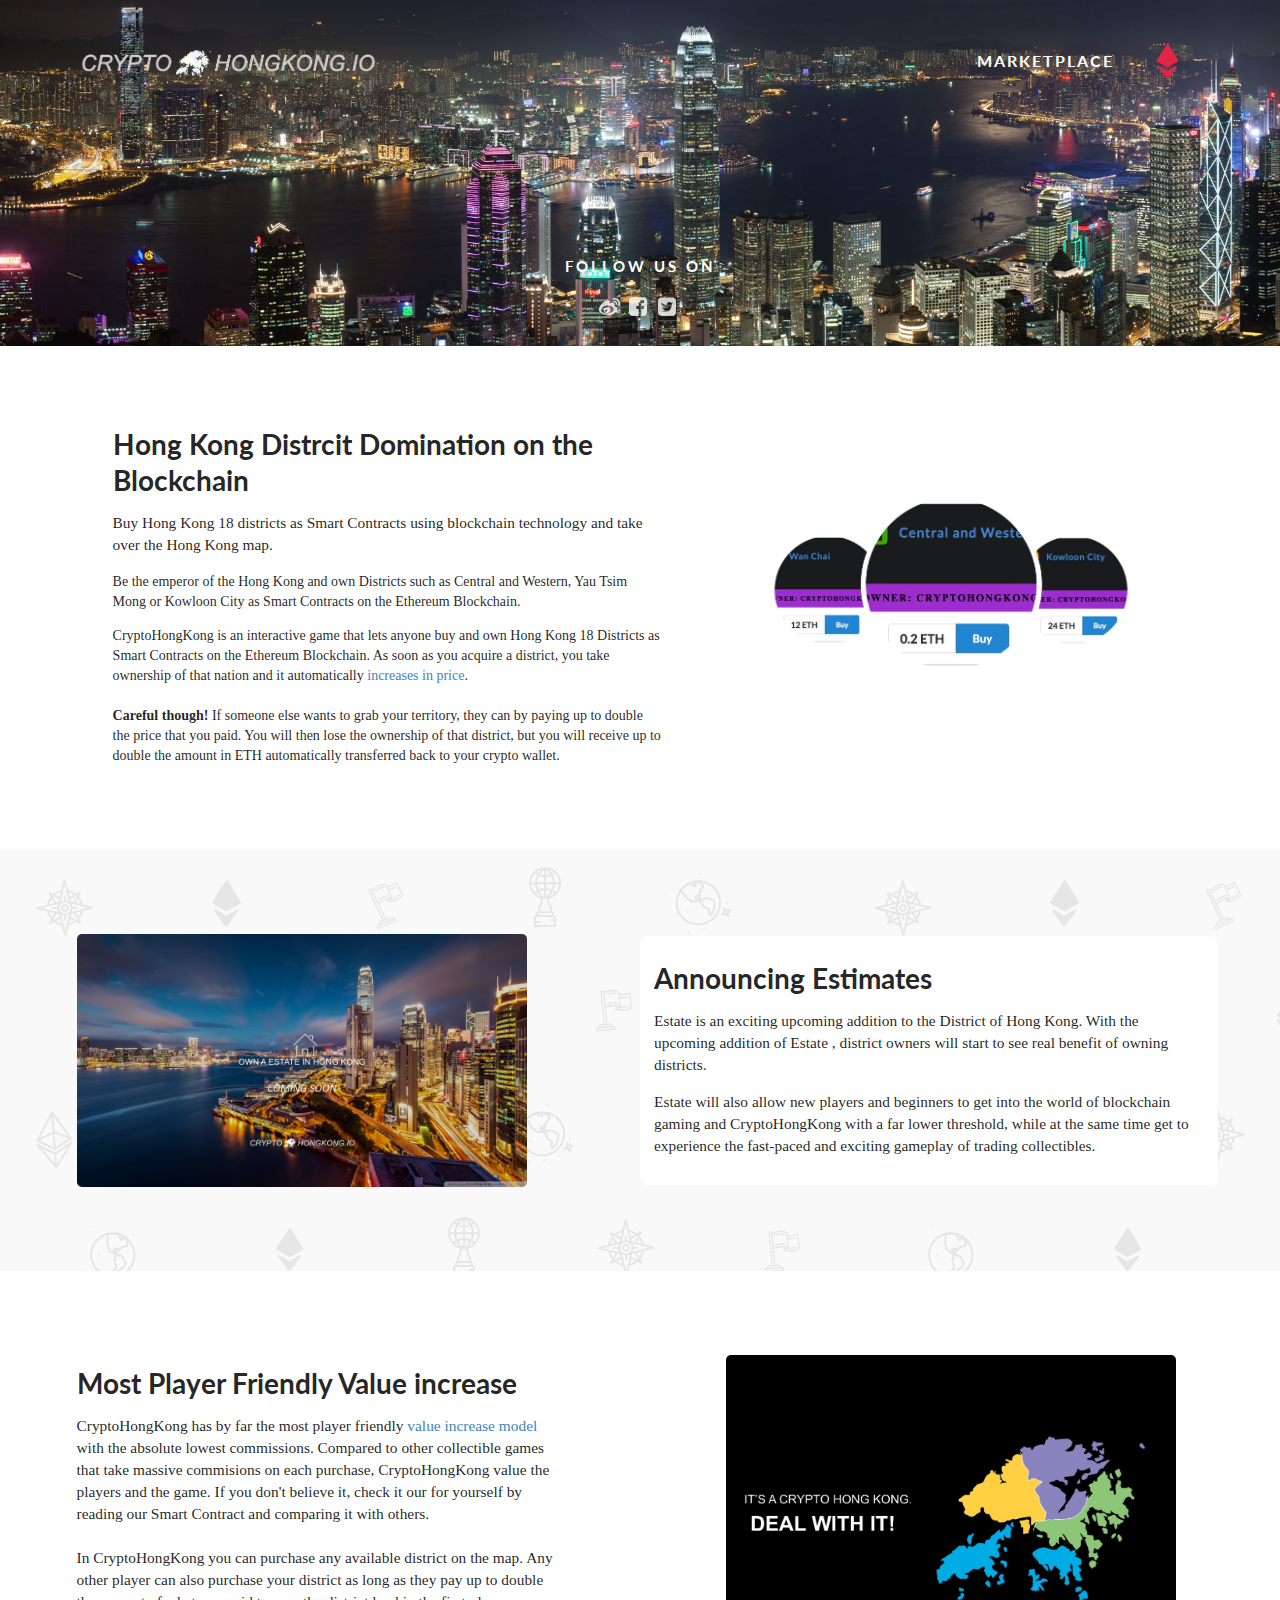
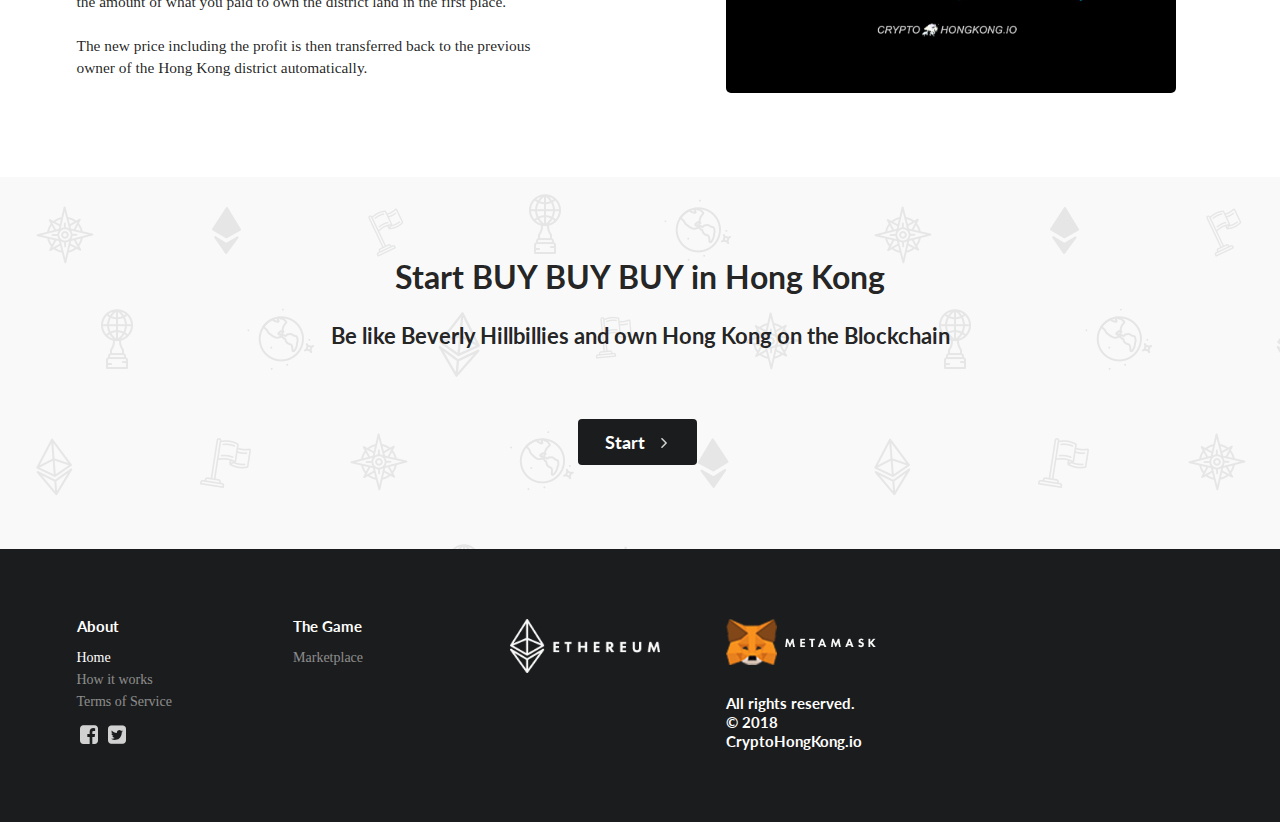
==== index.html @ e6f47993 "fix some wording" ====
<!DOCTYPE html>
<html lang="en">

<head>
    <meta charset="utf-8">
    <meta name="viewport" content="width=device-width,initial-scale=1,maximum-scale=1">
    <meta name="theme-color" content="#000000">
    <link rel="manifest" href="manifest.json">
    <link rel="shortcut icon" href="favicon.ico" type="image/x-icon">
    <link href='https://fonts.googleapis.com/css?family=Share+Tech' rel='stylesheet' type='text/css'>
    <link href="/static/css/main.32498749.css" rel="stylesheet">
    <!-- <link href="./static/css/semantic.min.css" rel="stylesheet"> -->
    <link href="/static/css/main.css" rel="stylesheet" media="all">
    <title>CryptoHongKong - Hong Kong Domination on the Ethereum Blockchain</title>
    <script async src="https://www.googletagmanager.com/gtag/js?id=UA-114289118-1"></script>
    <script>
    function gtag() { dataLayer.push(arguments) } window.dataLayer = window.dataLayer || [], gtag("js", new Date), gtag("config", "UA-114289118-1")
    </script>
</head>

<body>
    <noscript>You need to enable JavaScript to run this app.</noscript>
    <div id="root">
        <div class="content">
            <div>
                <div class="ui vertical center aligned segment hero" style="padding: 1em 0em;">
                    <div class="ui container app">
                        <div class="ui huge topbar topbar-inverted menu">
                            <a class="item active" aria-current="true" href="/" style="padding-left: 0px;">
                                <div class="ui image"><img src="/static/media/CryptoHongKongWhite.png" class="ui image" style="width: 300px; height: auto;" />
                                </div>
                            </a>
                            <div class="right menu">
                                <a class="active item" href="/dapp" style="text-transform: uppercase;">Marketplace</a>
                                <div class="item"> <img src="/static/media/eth_offline.svg" class="ui image" style="width: 35px; height: 35px;" data-tooltip="Add users to your feed" data-position="bottom left"></div>
                            </div>
                        </div>
                    </div>
                    <!--end ui top container-->
                    <div class="ui basic segment" style="margin-top: 150px;">
                        <h4 class="ui inverted header" style="letter-spacing: 3px; text-transform: uppercase; margin-bottom: 20px;">Follow us on</h4><a href="https://www.weibo.com/" target="_blank" rel="noopener noreferrer"><i aria-hidden="true" class="weibo square large inverted link icon"></i></a><a href="https://www.facebook.com/CryptoHongKong.io/" target="_blank" rel="noopener noreferrer"><i aria-hidden="true" class="facebook square large inverted link icon"></i></a><a href="https://twitter.com/DappHongKong" target="_blank" rel="noopener noreferrer"><i aria-hidden="true" class="twitter square large inverted link icon"></i></a></div>
                        <!--end of -->
                </div>
                <!--end hero class-->
                <div class="ui vertical segment noBorder" style="padding: 6em 0em;">
                    <div class="ui container stackable middle aligned grid">
                        <div class="row">
                            <div class="right floated eight wide column">
                                <h3 class="ui header" style="font-size: 2em;">Hong Kong Distrcit Domination on the Blockchain</h3>
                                <p style="font-size: 1.1em;">Buy Hong Kong 18 districts as Smart Contracts using blockchain technology and take over the Hong Kong map.</p>
                                <p>Be the emperor of the Hong Kong and own Districts such as Central and Western, Yau Tsim Mong or Kowloon City as Smart Contracts on the Ethereum Blockchain.</p>
                                <p>CryptoHongKong is an interactive game that lets anyone buy and own Hong Kong 18 Districts as Smart Contracts on the Ethereum Blockchain. As soon as you acquire a district, you take ownership of that nation and it automatically <a aria-current="false" href="./how">increases in price</a>.
                                    <br>
                                    <br><strong>Careful though!</strong> If someone else wants to grab your territory, they can by paying up to double the price that you paid. You will then lose the ownership of that district, but you will receive up to double the amount in ETH automatically transferred back to your crypto wallet.</p>
                            </div>
                            <div class="right floated seven wide column"><img src="/static/media/cards.jpg" class="ui large image"></div>
                        </div>
                    </div>
                </div>
                <!--end ui vertical segment-->
                <div class="ui vertical segment uneven" style="padding: 6em 0em;">
                    <div class="ui container stackable middle aligned grid">
                        <div class="row">
                            <div class="seven wide column"><img src="/static/media/comingsoon.png" class="ui large rounded bottom aligned image"></div>
                            <div class="right floated eight wide column columnBg">
                                <h3 class="ui header" style="font-size: 2em;">Announcing Estimates</h3>
                                <p style="font-size: 1.1em;">Estate is an exciting upcoming addition to the District of Hong Kong. With the upcoming addition of Estate , district owners will start to see real benefit of owning districts. </p>
                                <p style="font-size: 1.1em;">Estate will also allow new players and beginners to get into the world of blockchain gaming and CryptoHongKong with a far lower threshold, while at the same time get to experience the fast-paced and exciting gameplay of trading collectibles.</p>
                            </div>
                        </div>
                    </div>
                </div>
                <!--end ui vertical segment-->
                <div class="ui vertical segment noBorder" style="padding: 6em 0em;">
                    <div class="ui container stackable middle aligned grid">
                        <div class="row">
                            <div class="seven wide column">
                                <h3 class="ui header" style="font-size: 2em;">Most Player Friendly Value increase</h3>
                                <p style="font-size: 1.1em;">CryptoHongKong has by far the most player friendly <a aria-current="false" href="./How">value increase model</a> with the absolute lowest commissions. Compared to other collectible games that take massive commisions on each purchase, CryptoHongKong value the players and the game. If you don't believe it, check it our for yourself by reading our Smart Contract and comparing it with others.
                                    <br>
                                    <br>In CryptoHongKong you can purchase any available district on the map. Any other player can also purchase your district as long as they pay up to double the amount of what you paid to own the district land in the first place.
                                    <br>
                                    <br>The new price including the profit is then transferred back to the previous owner of the Hong Kong district automatically.</p>
                            </div>
                            <div class="right floated seven wide column"><img src="/static/media/hongkongsale.jpg" class="ui large rounded image"></div>
                        </div>
                    </div>
                </div>
                <!--end ui vertical segment-->
                
                <!--end ui vertical segment-->
                
                <!--end ui vertical segment-->
                <div class="ui vertical center aligned segment uneven" style="padding: 6em 0em;">
                    <div class="ui text container">
                        <h1 class="ui header" style="font-size: 2em;">Start BUY BUY BUY in Hong Kong</h1>
                        <h2 class="ui header" style="font-size: 1.4em;">Be like Beverly Hillbillies and own Hong Kong on the Blockchain</h2><a class="ui black big button" aria-current="false" role="button" href="/dapp/" style="color: white; margin-top: 3em;">Start<i aria-hidden="true" class="angle right icon"></i></a></div>
                </div>
                <!--end ui vertical segment-->

                <div class="ui inverted vertical segment" style="padding: 5em 0em;">
                    <div class="ui container">
                        <div class="ui stackable divided grid">
                            <div class="row">
                                <div class="three wide column">
                                    <h4 class="ui inverted header">About</h4>
                                    <div role="list" class="ui inverted link list"><a class="item active" aria-current="true" role="listitem" href="/">Home</a><a class="item" aria-current="false" role="listitem" href="/how">How it works</a><a class="item" aria-current="false" role="listitem" href="/tos">Terms of Service</a></div><a href="https://www.facebook.com/CryptoHongKong.io/" target="_blank" rel="noopener noreferrer"><i aria-hidden="true" class="facebook square large inverted link icon"></i></a><a href="https://twitter.com/DappHongKong" target="_blank" rel="noopener noreferrer"><i aria-hidden="true" class="twitter square large inverted link icon"></i></a></div>
                                <div class="three wide column">
                                    <h4 class="ui inverted header">The Game</h4>
                                    <div role="list" class="ui inverted link list"><a class="item" aria-current="false" role="listitem" href="/dapp/">Marketplace</a></div>
                                </div>
                                <div class="three wide column">
                                    <div role="list" class="ui inverted list">
                                        <div role="listitem" class="item"> <img src="[data-uri]" class="ui small image"></div>
                                    </div>
                                </div>
                                <div class="three wide column">
                                    <div role="list" class="ui inverted list">
                                        <div role="listitem" class="item"> <img src="/static/media/meta.png" class="ui small image"></div>
                                        <h4 class="ui inverted header">All rights reserved. <br>© 2018 CryptoHongKong.io</h4></div>
                                </div>
                            </div>
                        </div>
                    </div>
                </div><!--end of footer-->
            </div>
            <!--end empty div-->
        </div>
        <!--end content-->
    </div>
    <!--end root-->
    <script src="https://code.jquery.com/jquery-3.1.1.min.js" integrity="sha256-hVVnYaiADRTO2PzUGmuLJr8BLUSjGIZsDYGmIJLv2b8=" crossorigin="anonymous"></script>
    <script src="/static/js/semantic.min.js"></script>
    <script type="text/javascript" src="/static/js/web3.min.js"></script>
    <script type="text/javascript" src="/static/js/app.js"></script>
</body>

</html>
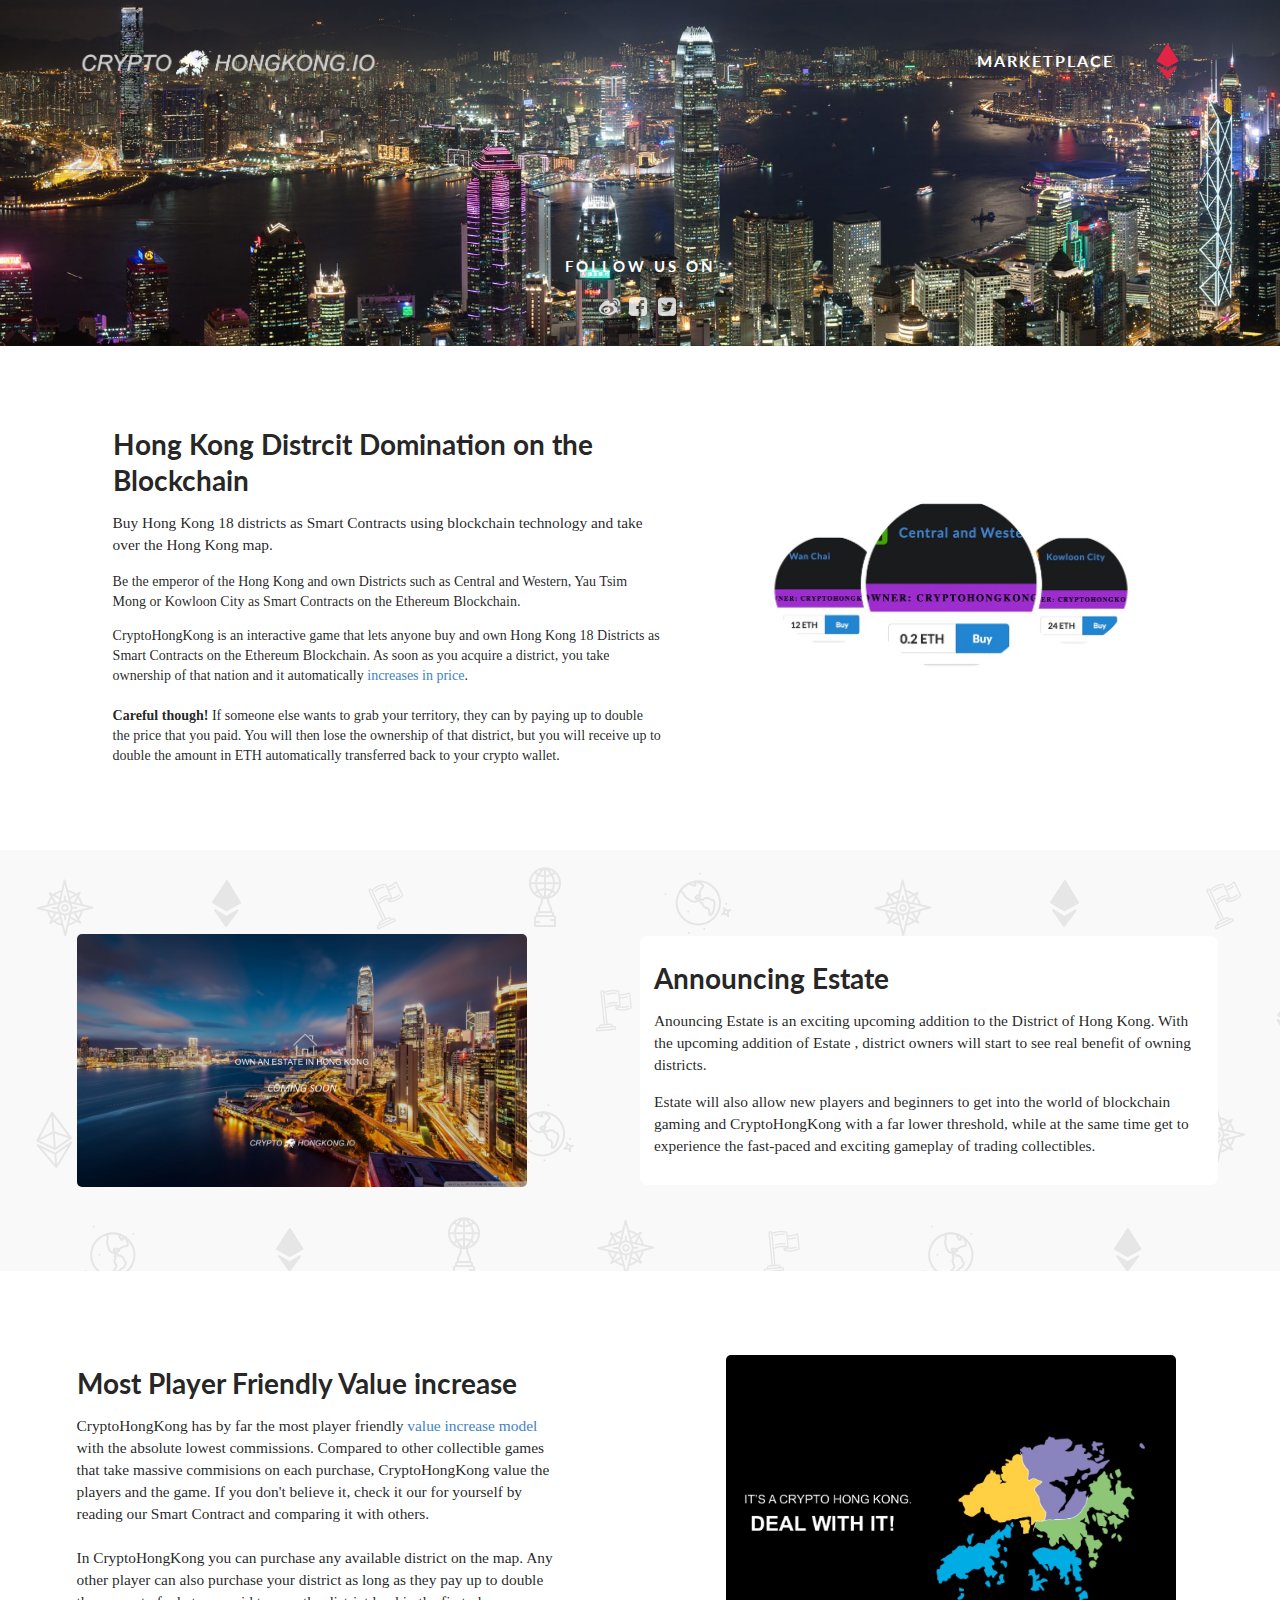
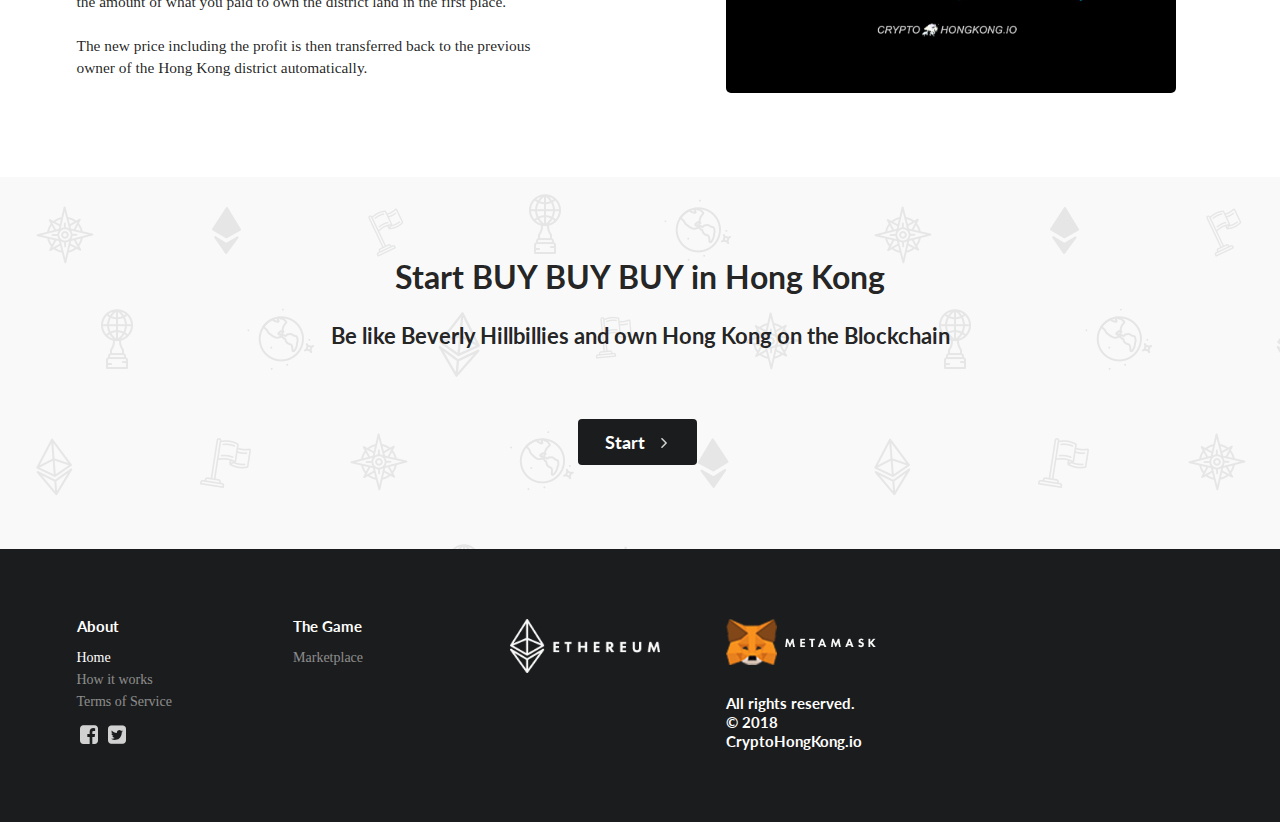
==== commit 1c31efda: "wording" ====
--- a/index.html
+++ b/index.html
@@ -63,8 +63,8 @@
                         <div class="row">
                             <div class="seven wide column"><img src="/static/media/comingsoon.png" class="ui large rounded bottom aligned image"></div>
                             <div class="right floated eight wide column columnBg">
-                                <h3 class="ui header" style="font-size: 2em;">Announcing Estimates</h3>
-                                <p style="font-size: 1.1em;">Estate is an exciting upcoming addition to the District of Hong Kong. With the upcoming addition of Estate , district owners will start to see real benefit of owning districts. </p>
+                                <h3 class="ui header" style="font-size: 2em;">Announcing Estate</h3>
+                                <p style="font-size: 1.1em;">Anouncing Estate is an exciting upcoming addition to the District of Hong Kong. With the upcoming addition of Estate , district owners will start to see real benefit of owning districts. </p>
                                 <p style="font-size: 1.1em;">Estate will also allow new players and beginners to get into the world of blockchain gaming and CryptoHongKong with a far lower threshold, while at the same time get to experience the fast-paced and exciting gameplay of trading collectibles.</p>
                             </div>
                         </div>
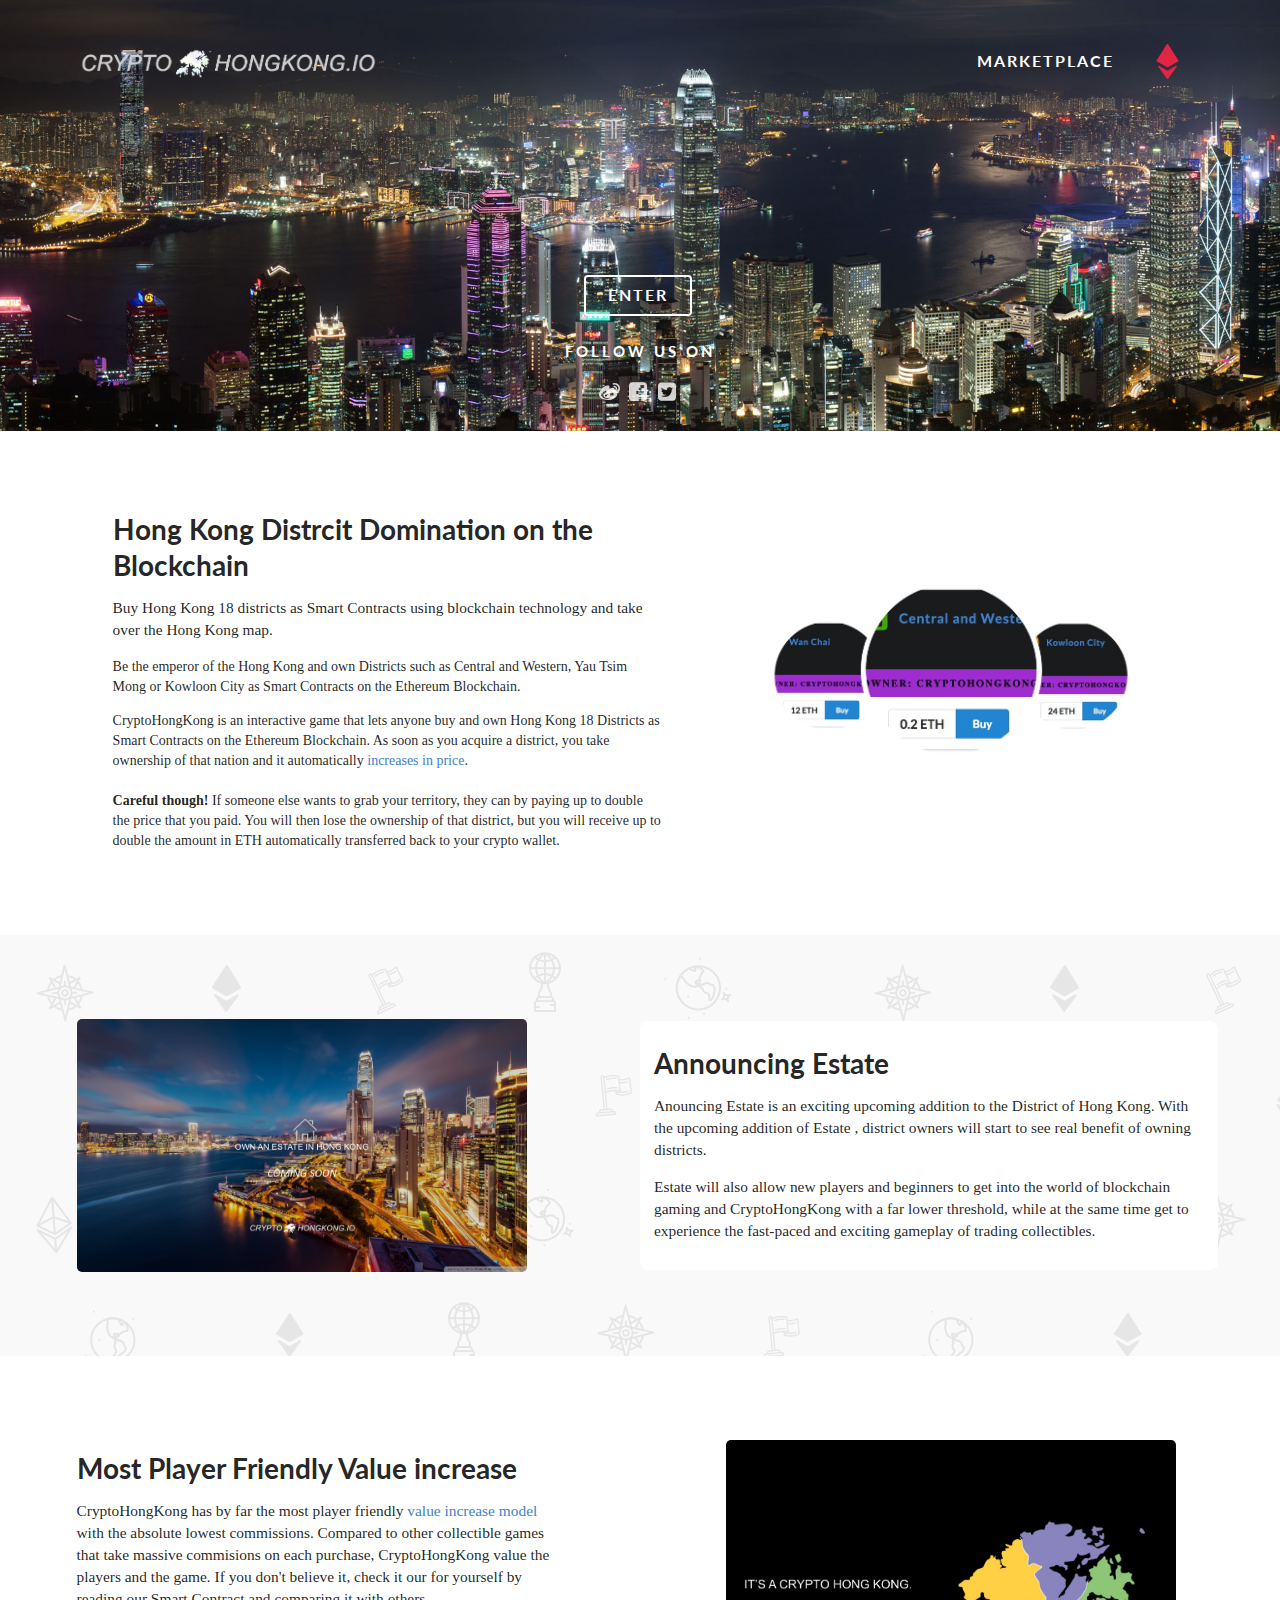
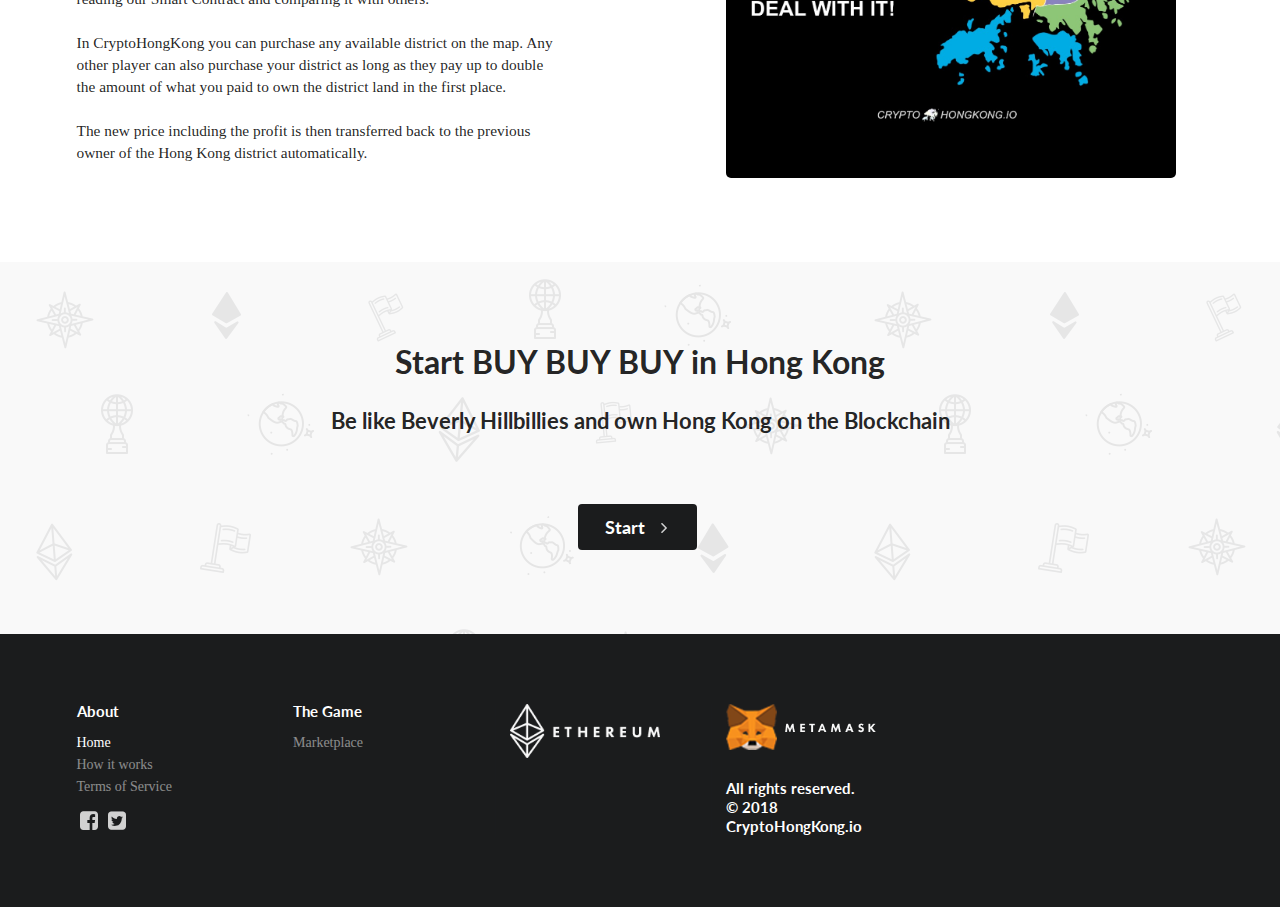
==== commit 707624db: "add enter button" ====
--- a/index.html
+++ b/index.html
@@ -38,6 +38,7 @@
                     </div>
                     <!--end ui top container-->
                     <div class="ui basic segment" style="margin-top: 150px;">
+                        <a class="ui large inverted button" aria-current="false" verticalalign="middle" role="button" href="/dapp/" style="margin-top: 1em; text-transform: uppercase; letter-spacing: 2px;">Enter</a>
                         <h4 class="ui inverted header" style="letter-spacing: 3px; text-transform: uppercase; margin-bottom: 20px;">Follow us on</h4><a href="https://www.weibo.com/" target="_blank" rel="noopener noreferrer"><i aria-hidden="true" class="weibo square large inverted link icon"></i></a><a href="https://www.facebook.com/CryptoHongKong.io/" target="_blank" rel="noopener noreferrer"><i aria-hidden="true" class="facebook square large inverted link icon"></i></a><a href="https://twitter.com/DappHongKong" target="_blank" rel="noopener noreferrer"><i aria-hidden="true" class="twitter square large inverted link icon"></i></a></div>
                         <!--end of -->
                 </div>
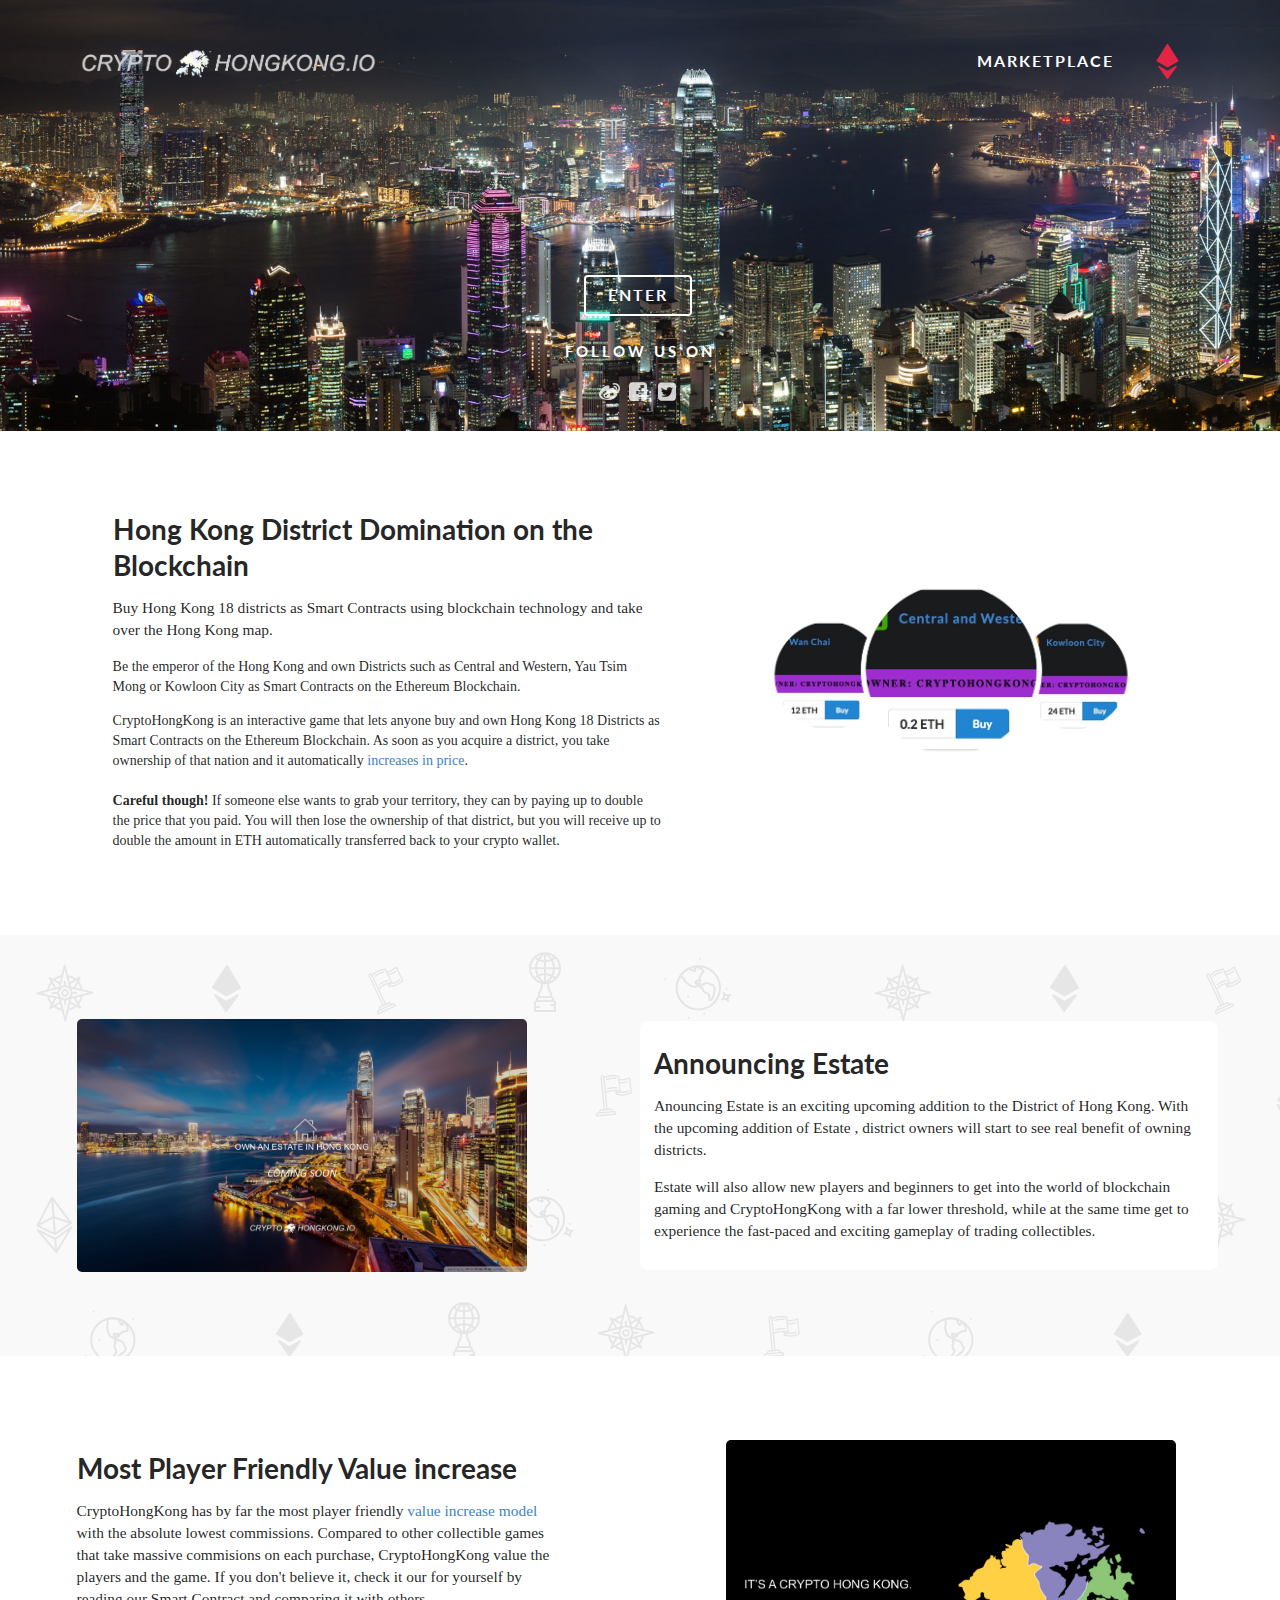
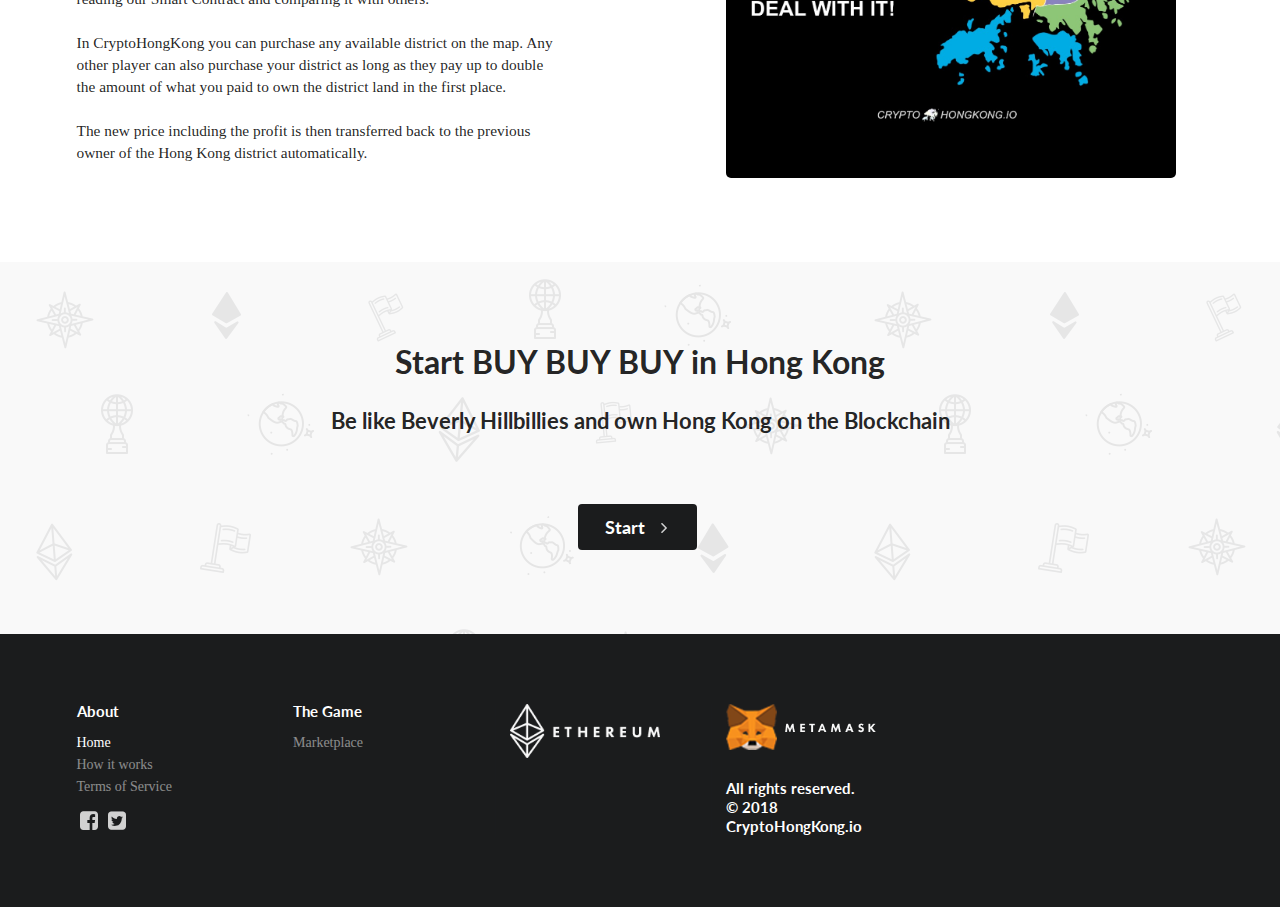
==== commit 8fe10bc9: "wording" ====
--- a/index.html
+++ b/index.html
@@ -47,7 +47,7 @@
                     <div class="ui container stackable middle aligned grid">
                         <div class="row">
                             <div class="right floated eight wide column">
-                                <h3 class="ui header" style="font-size: 2em;">Hong Kong Distrcit Domination on the Blockchain</h3>
+                                <h3 class="ui header" style="font-size: 2em;">Hong Kong District Domination on the Blockchain</h3>
                                 <p style="font-size: 1.1em;">Buy Hong Kong 18 districts as Smart Contracts using blockchain technology and take over the Hong Kong map.</p>
                                 <p>Be the emperor of the Hong Kong and own Districts such as Central and Western, Yau Tsim Mong or Kowloon City as Smart Contracts on the Ethereum Blockchain.</p>
                                 <p>CryptoHongKong is an interactive game that lets anyone buy and own Hong Kong 18 Districts as Smart Contracts on the Ethereum Blockchain. As soon as you acquire a district, you take ownership of that nation and it automatically <a aria-current="false" href="./how">increases in price</a>.
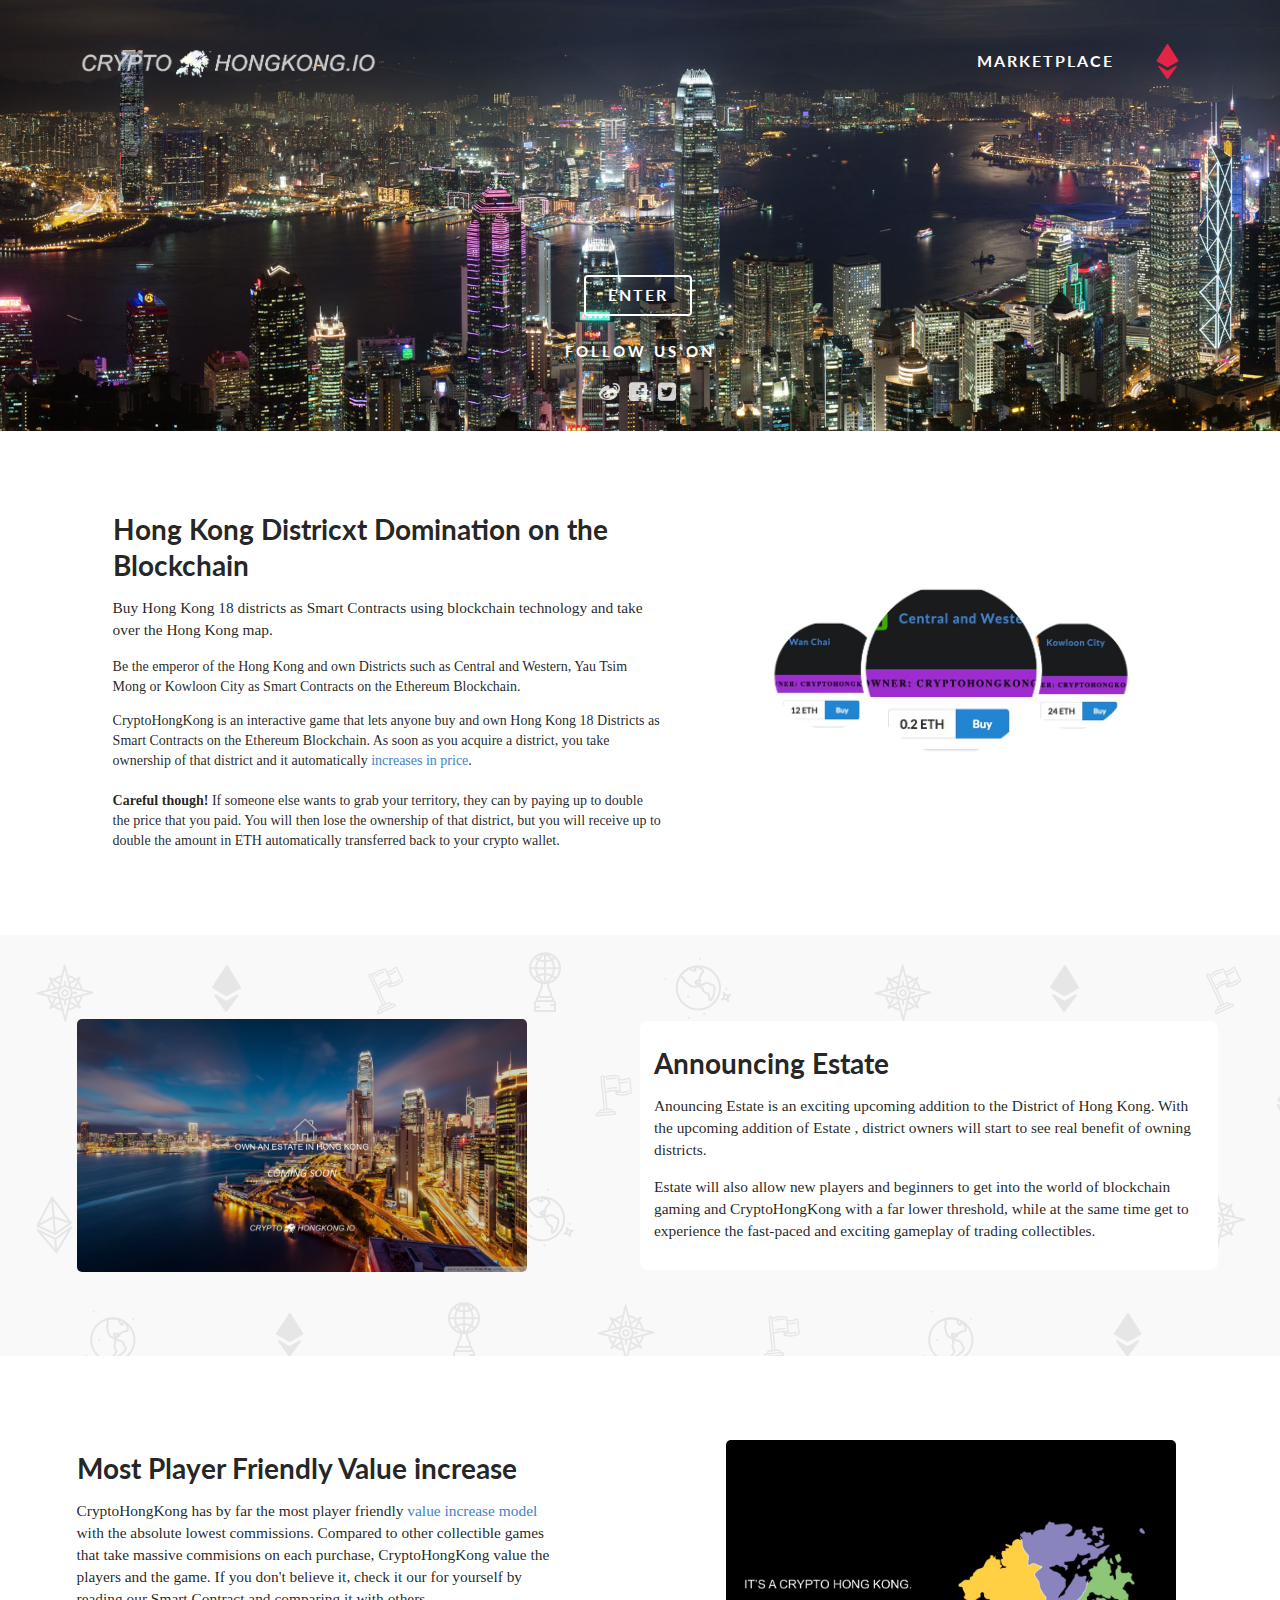
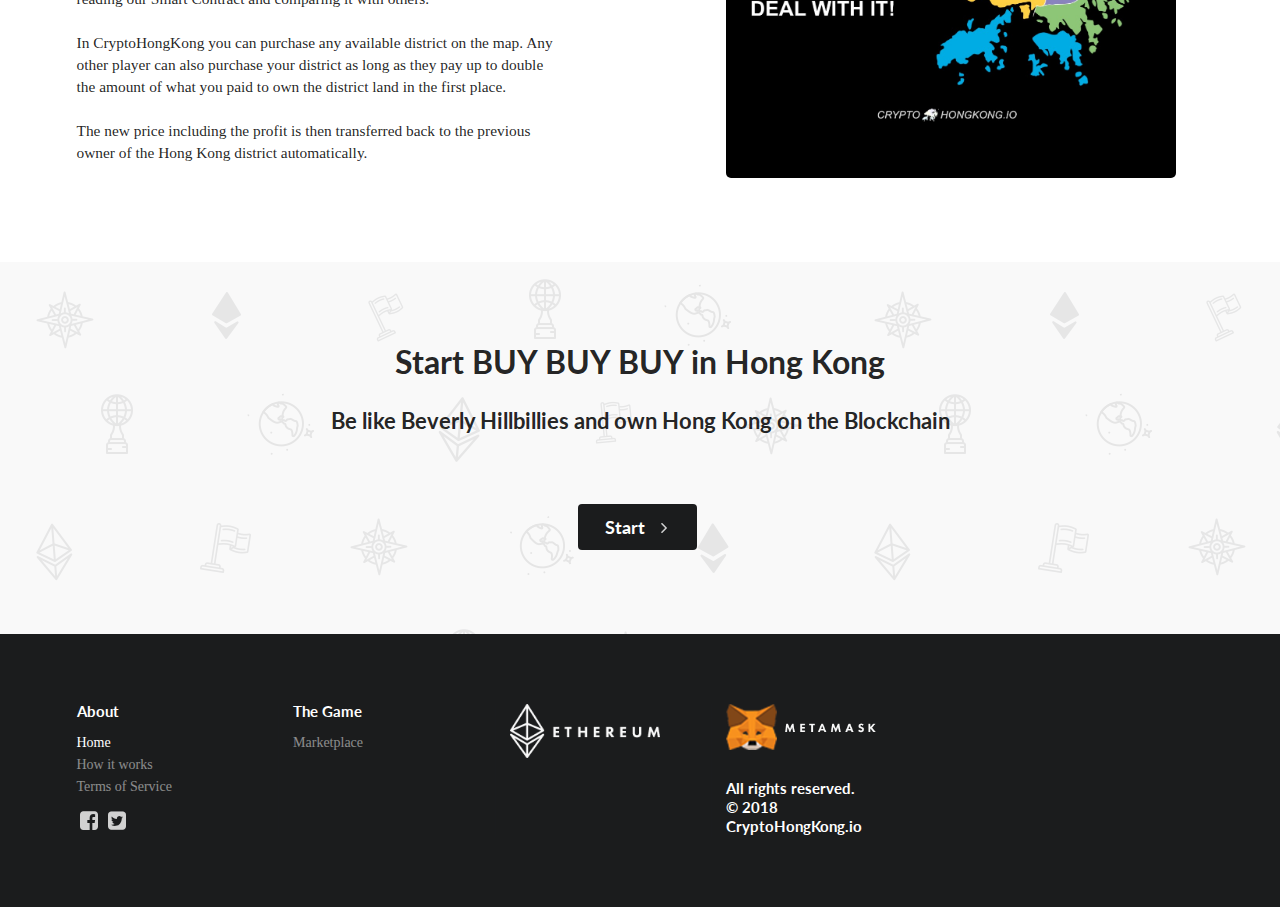
==== commit 3d30c96c: "wording" ====
--- a/index.html
+++ b/index.html
@@ -47,10 +47,10 @@
                     <div class="ui container stackable middle aligned grid">
                         <div class="row">
                             <div class="right floated eight wide column">
-                                <h3 class="ui header" style="font-size: 2em;">Hong Kong District Domination on the Blockchain</h3>
+                                <h3 class="ui header" style="font-size: 2em;">Hong Kong Districxt Domination on the Blockchain</h3>
                                 <p style="font-size: 1.1em;">Buy Hong Kong 18 districts as Smart Contracts using blockchain technology and take over the Hong Kong map.</p>
                                 <p>Be the emperor of the Hong Kong and own Districts such as Central and Western, Yau Tsim Mong or Kowloon City as Smart Contracts on the Ethereum Blockchain.</p>
-                                <p>CryptoHongKong is an interactive game that lets anyone buy and own Hong Kong 18 Districts as Smart Contracts on the Ethereum Blockchain. As soon as you acquire a district, you take ownership of that nation and it automatically <a aria-current="false" href="./how">increases in price</a>.
+                                <p>CryptoHongKong is an interactive game that lets anyone buy and own Hong Kong 18 Districts as Smart Contracts on the Ethereum Blockchain. As soon as you acquire a district, you take ownership of that district and it automatically <a aria-current="false" href="./how">increases in price</a>.
                                     <br>
                                     <br><strong>Careful though!</strong> If someone else wants to grab your territory, they can by paying up to double the price that you paid. You will then lose the ownership of that district, but you will receive up to double the amount in ETH automatically transferred back to your crypto wallet.</p>
                             </div>
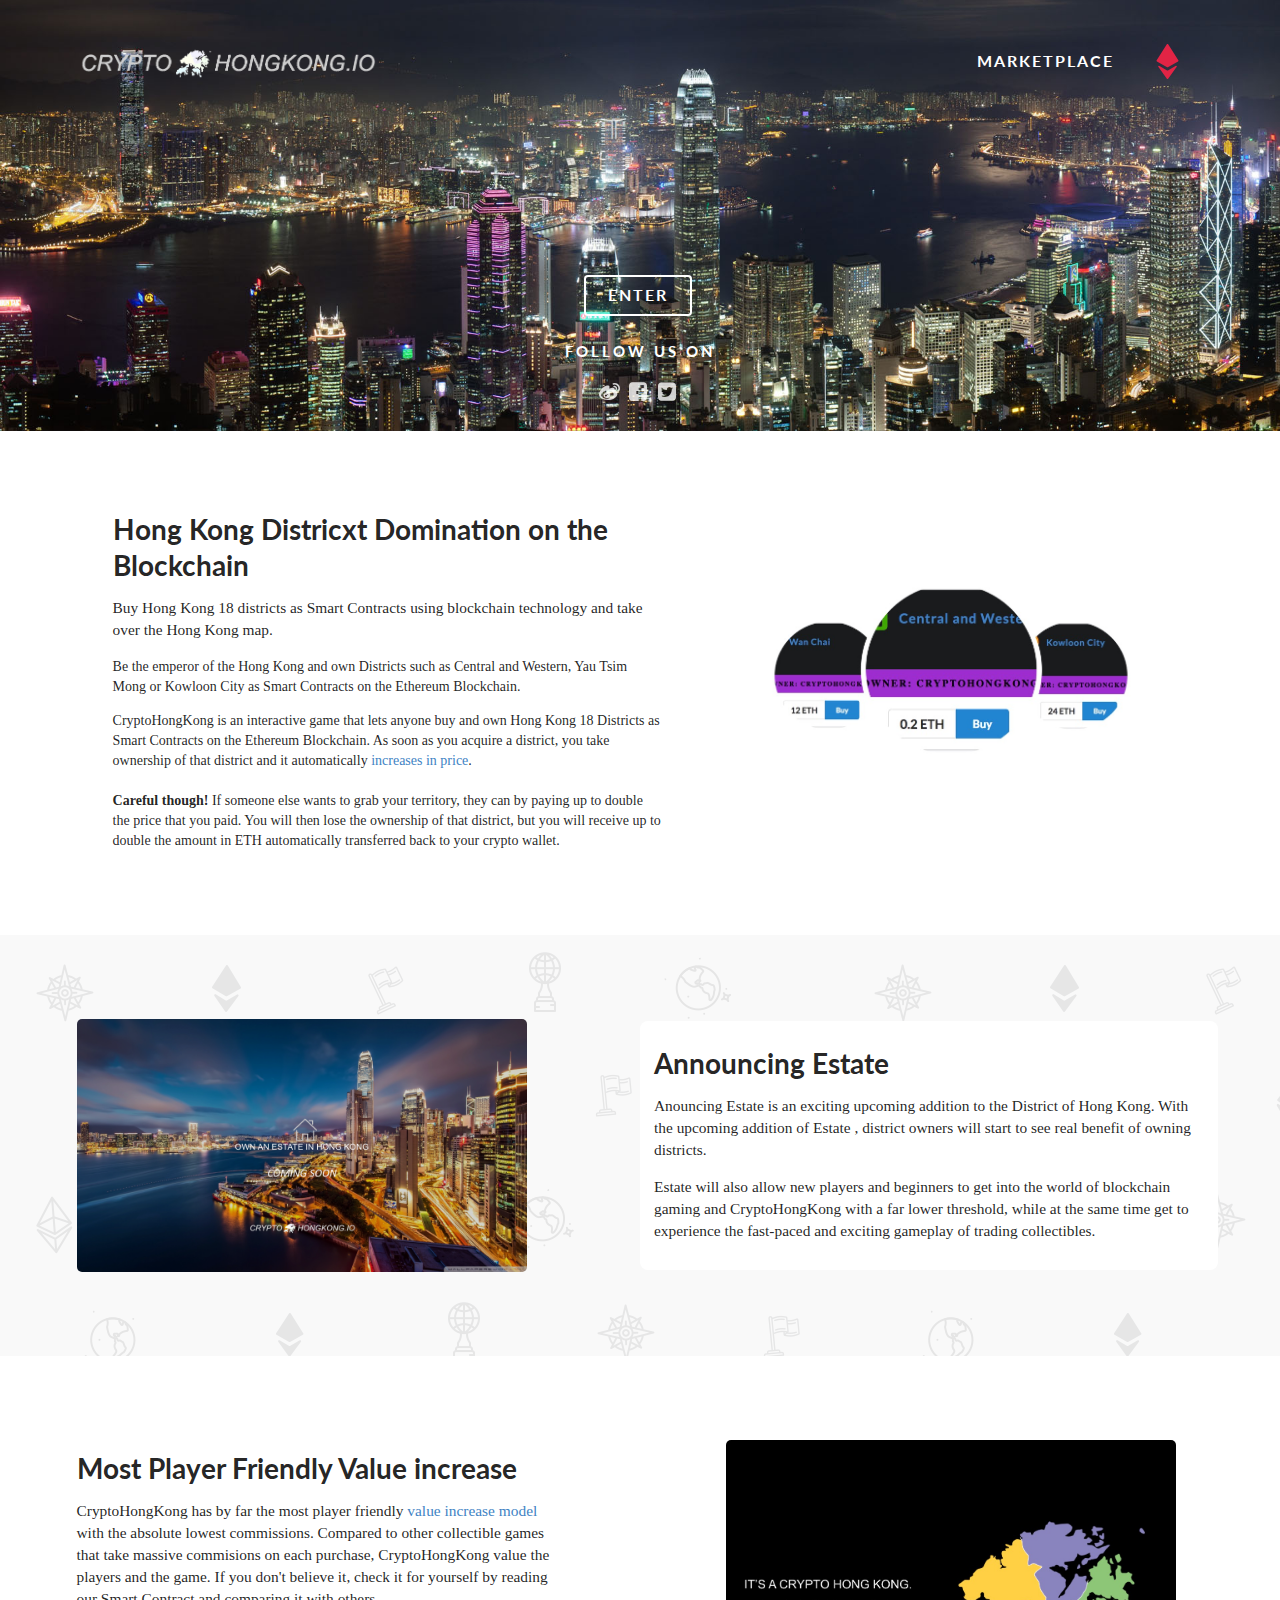
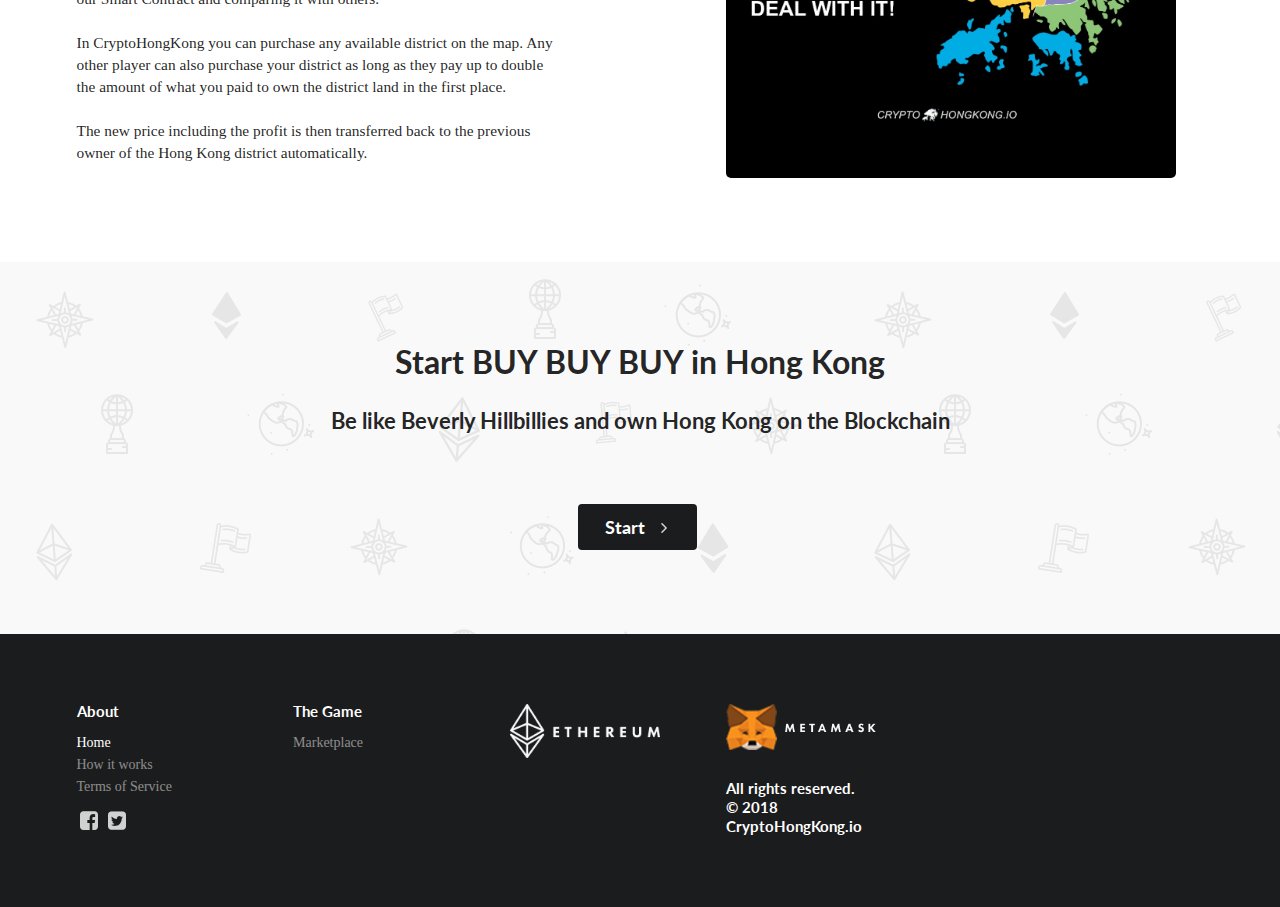
==== commit 8d073b39: "wording" ====
--- a/index.html
+++ b/index.html
@@ -77,7 +77,7 @@
                         <div class="row">
                             <div class="seven wide column">
                                 <h3 class="ui header" style="font-size: 2em;">Most Player Friendly Value increase</h3>
-                                <p style="font-size: 1.1em;">CryptoHongKong has by far the most player friendly <a aria-current="false" href="./How">value increase model</a> with the absolute lowest commissions. Compared to other collectible games that take massive commisions on each purchase, CryptoHongKong value the players and the game. If you don't believe it, check it our for yourself by reading our Smart Contract and comparing it with others.
+                                <p style="font-size: 1.1em;">CryptoHongKong has by far the most player friendly <a aria-current="false" href="./How">value increase model</a> with the absolute lowest commissions. Compared to other collectible games that take massive commisions on each purchase, CryptoHongKong value the players and the game. If you don't believe it, check it for yourself by reading our Smart Contract and comparing it with others.
                                     <br>
                                     <br>In CryptoHongKong you can purchase any available district on the map. Any other player can also purchase your district as long as they pay up to double the amount of what you paid to own the district land in the first place.
                                     <br>
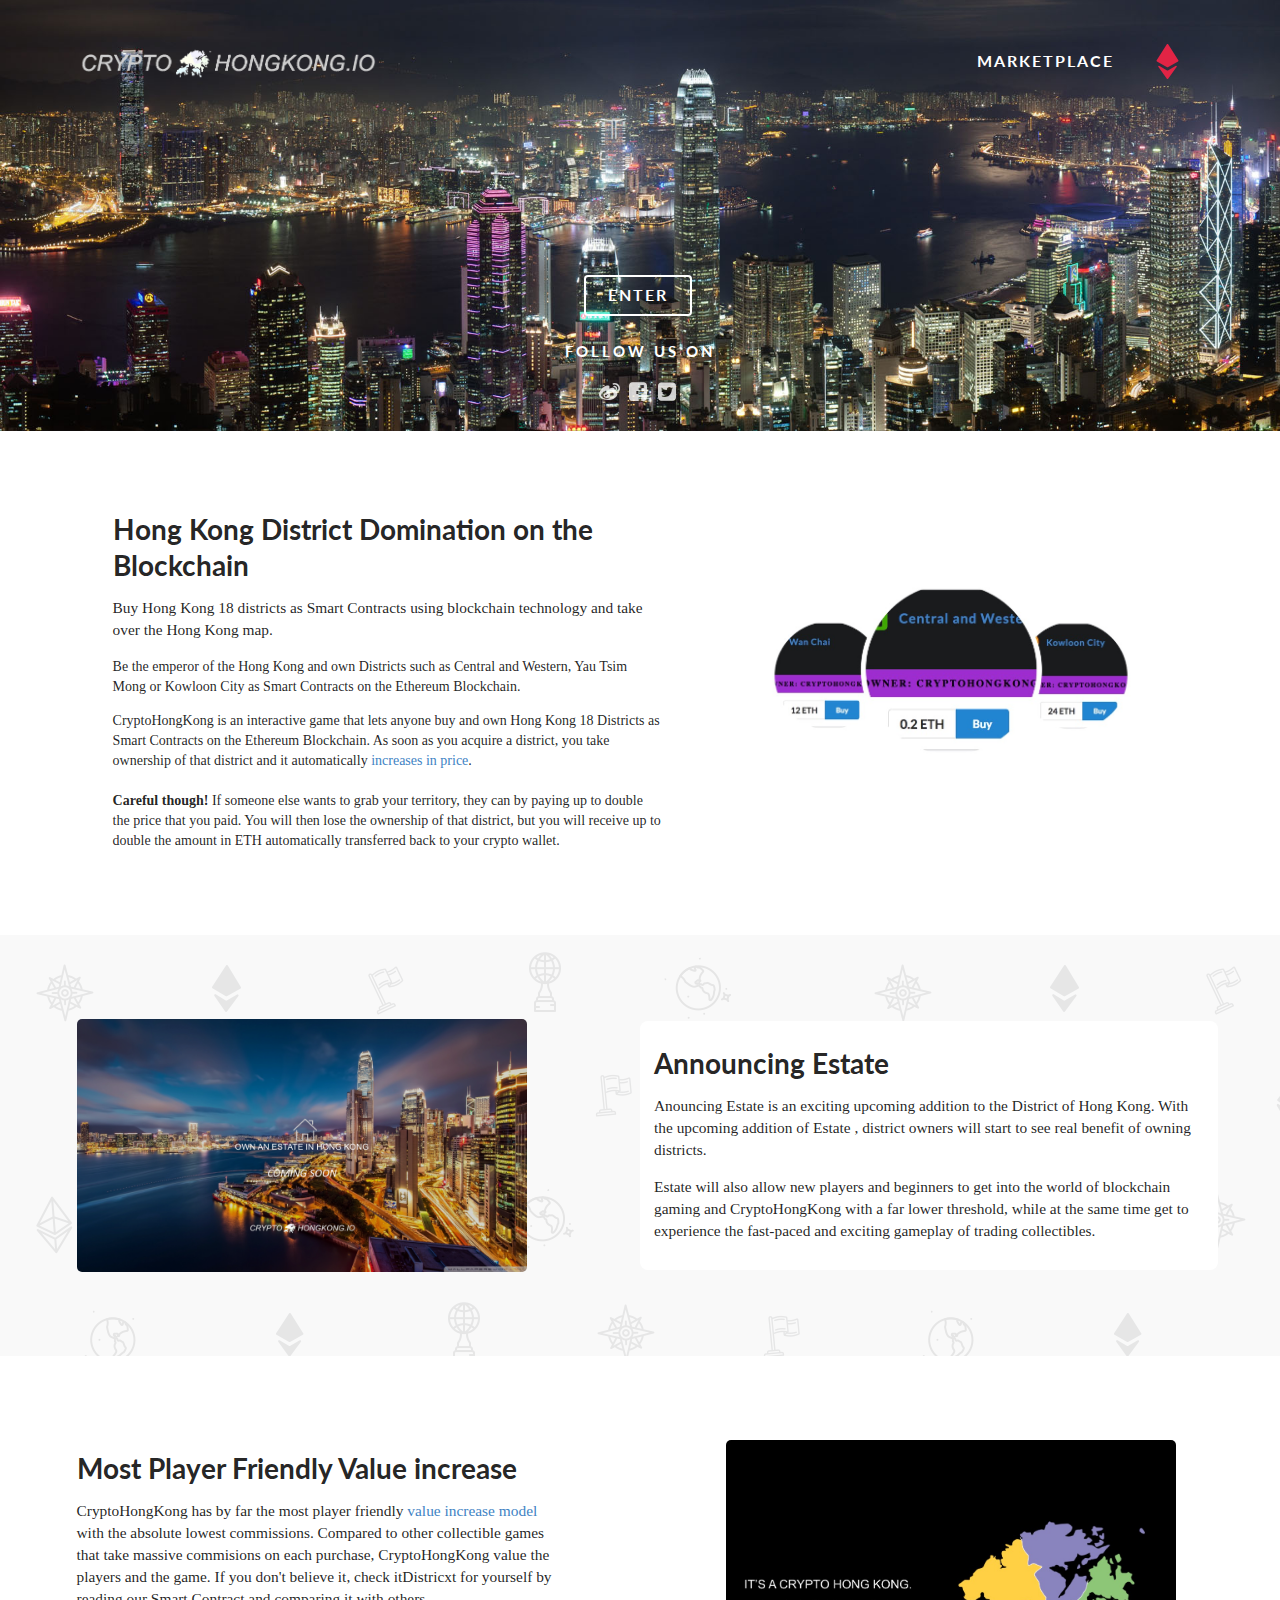
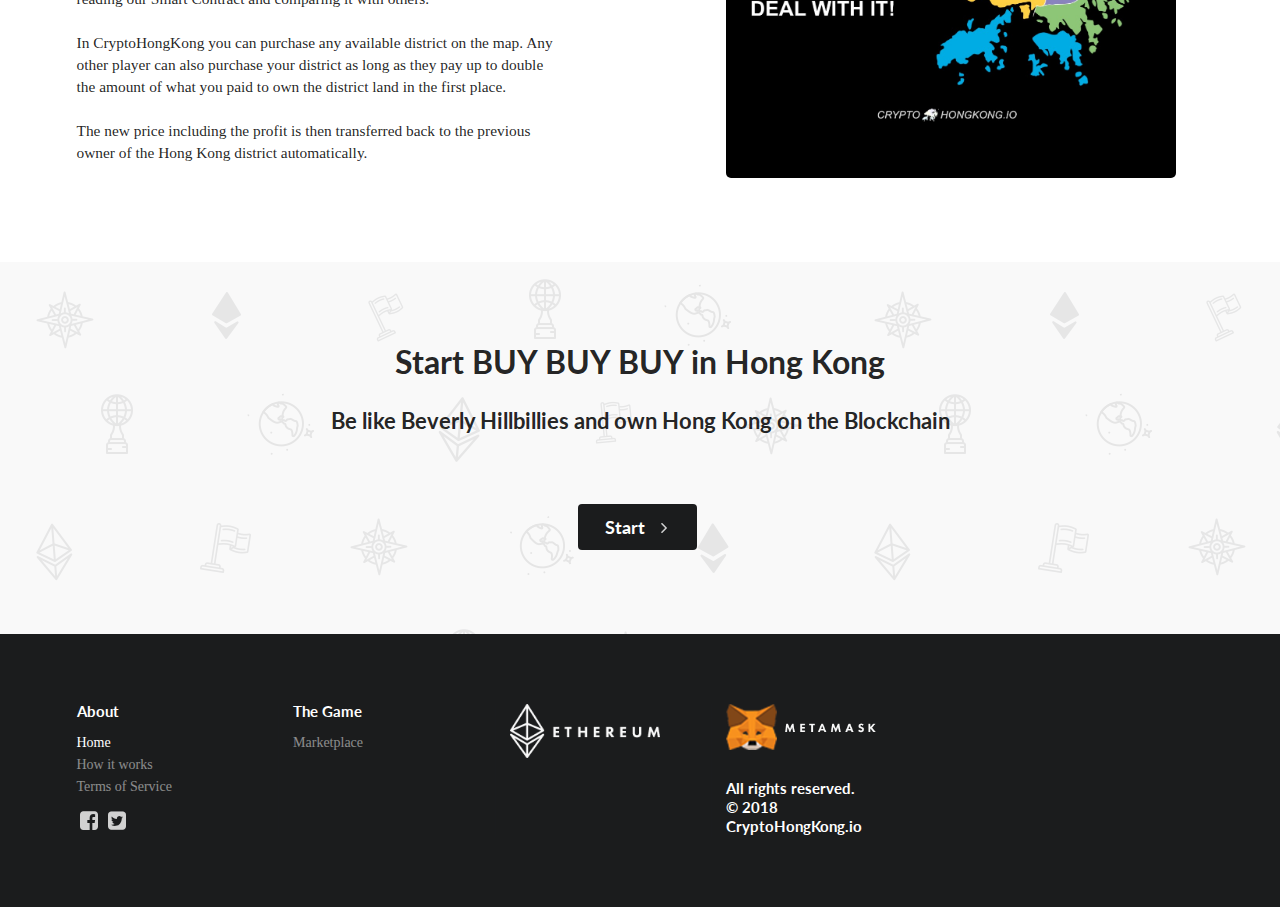
==== commit 69abc7fb: "wording" ====
--- a/index.html
+++ b/index.html
@@ -47,7 +47,7 @@
                     <div class="ui container stackable middle aligned grid">
                         <div class="row">
                             <div class="right floated eight wide column">
-                                <h3 class="ui header" style="font-size: 2em;">Hong Kong Districxt Domination on the Blockchain</h3>
+                                <h3 class="ui header" style="font-size: 2em;">Hong Kong District Domination on the Blockchain</h3>
                                 <p style="font-size: 1.1em;">Buy Hong Kong 18 districts as Smart Contracts using blockchain technology and take over the Hong Kong map.</p>
                                 <p>Be the emperor of the Hong Kong and own Districts such as Central and Western, Yau Tsim Mong or Kowloon City as Smart Contracts on the Ethereum Blockchain.</p>
                                 <p>CryptoHongKong is an interactive game that lets anyone buy and own Hong Kong 18 Districts as Smart Contracts on the Ethereum Blockchain. As soon as you acquire a district, you take ownership of that district and it automatically <a aria-current="false" href="./how">increases in price</a>.
@@ -77,7 +77,7 @@
                         <div class="row">
                             <div class="seven wide column">
                                 <h3 class="ui header" style="font-size: 2em;">Most Player Friendly Value increase</h3>
-                                <p style="font-size: 1.1em;">CryptoHongKong has by far the most player friendly <a aria-current="false" href="./How">value increase model</a> with the absolute lowest commissions. Compared to other collectible games that take massive commisions on each purchase, CryptoHongKong value the players and the game. If you don't believe it, check it for yourself by reading our Smart Contract and comparing it with others.
+                                <p style="font-size: 1.1em;">CryptoHongKong has by far the most player friendly <a aria-current="false" href="./How">value increase model</a> with the absolute lowest commissions. Compared to other collectible games that take massive commisions on each purchase, CryptoHongKong value the players and the game. If you don't believe it, check itDistricxt for yourself by reading our Smart Contract and comparing it with others.
                                     <br>
                                     <br>In CryptoHongKong you can purchase any available district on the map. Any other player can also purchase your district as long as they pay up to double the amount of what you paid to own the district land in the first place.
                                     <br>
